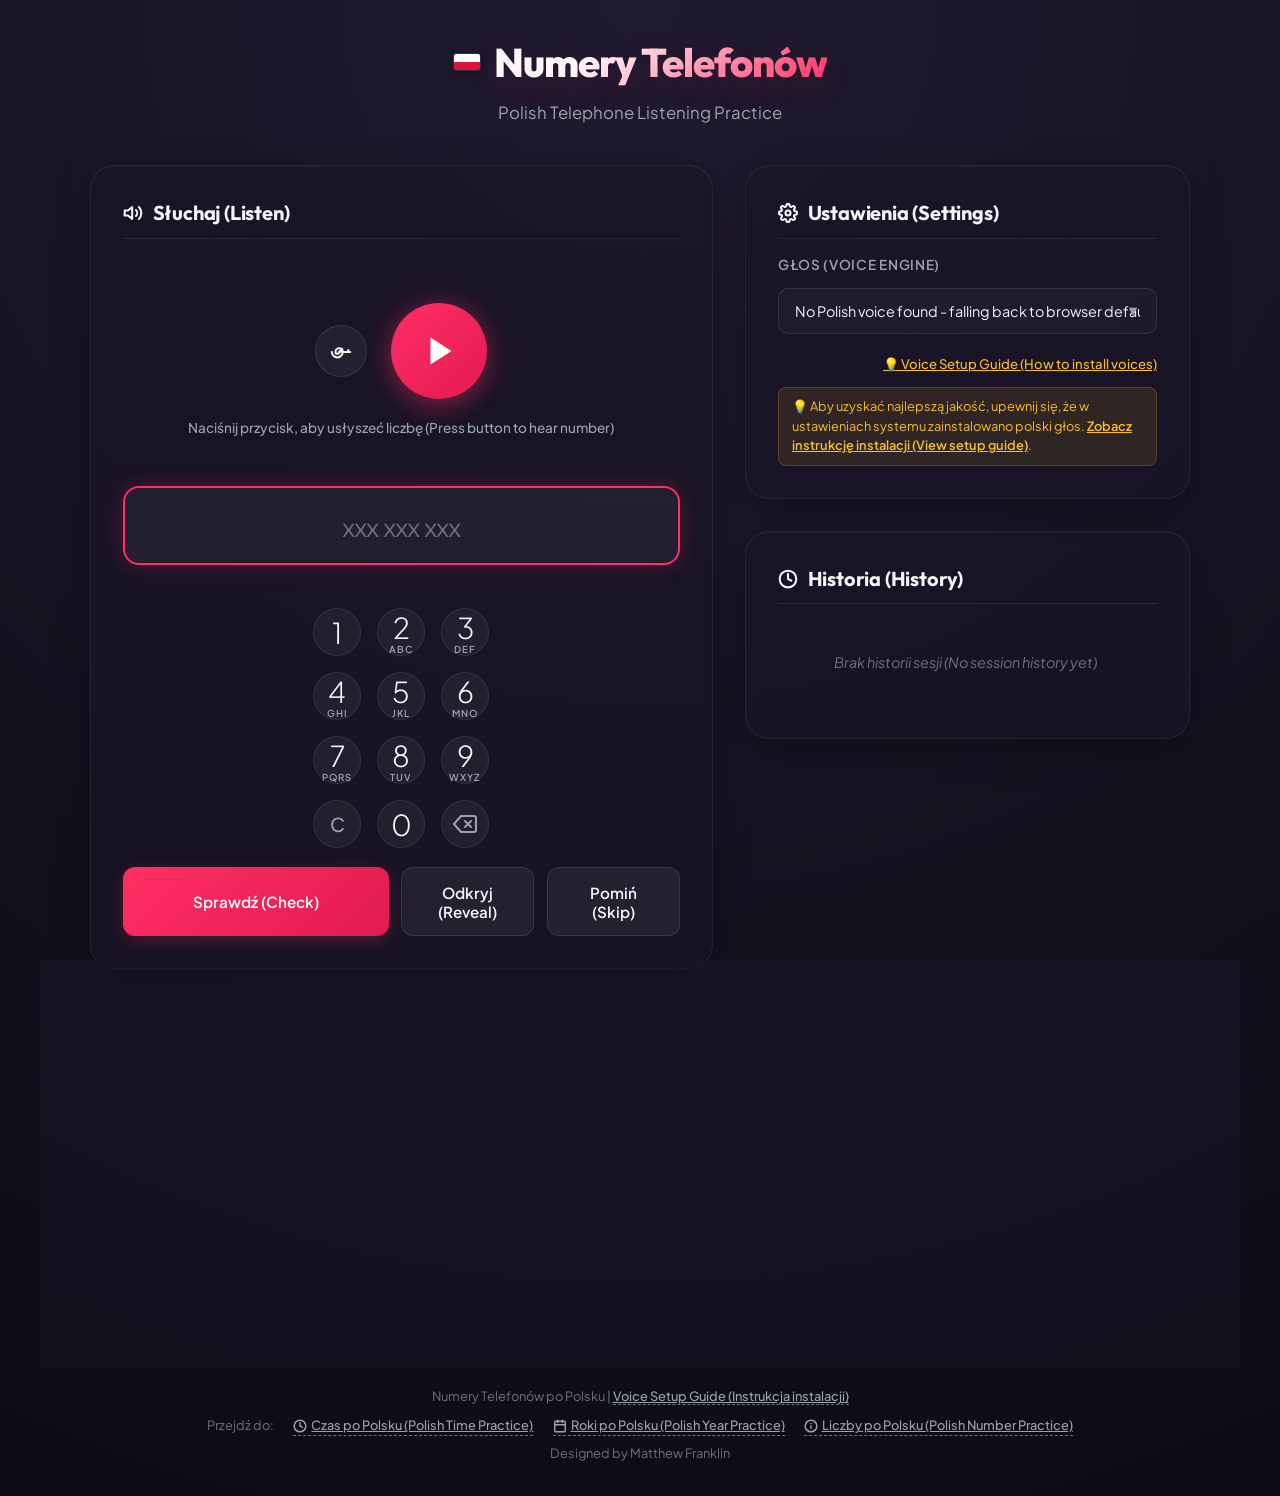
==== index.html @ 4234bee1 "Initial commit of Polish Telephone Practice app" ====
<!DOCTYPE html>
<html lang="pl" translate="no">
<head>
  <meta charset="UTF-8">
  <meta name="viewport" content="width=device-width, initial-scale=1.0">
  <meta name="google" content="notranslate">
  <meta name="google-site-verification" content="v5Ync3db5ME_PkkIbZeIAOeTJxsqjsdKLY2sR4P2wmw" />
  <!-- Site verifications -->
  <meta name="msvalidate.01" content="9C61C7104EEFD86EE01BC7C913FAF955" />
  <title>Numery Telefonów po Polsku | Polish Telephone Practice</title>
  <meta name="description" content="Improve your Polish listening skills by practicing spelling and pronunciation of Polish telephone numbers.">
  <link rel="stylesheet" href="style.css">
  <link rel="icon" type="image/svg+xml" href="data:image/svg+xml,<svg xmlns='http://www.w3.org/2000/svg' viewBox='0 0 100 100'><circle cx='50' cy='50' r='48' fill='%23e21b50'/><path d='M 2,50 A 48,48 0 0,1 98,50 Z' fill='%23ffffff'/><circle cx='50' cy='50' r='48' stroke='rgba(255,255,255,0.25)' stroke-width='4' fill='none'/></svg>">

  <!-- GoatCounter analytics -->
  <script data-goatcounter="https://ippikin.goatcounter.com/count"
          async src="//gc.zgo.at/count.js"></script>
</head>
<body>
  <div class="container">
    <header>
      <div class="logo-wrapper">
        <div class="polish-flag-badge">
          <div class="flag-white"></div>
          <div class="flag-red"></div>
        </div>
        <h1>Numery Telefonów</h1>
      </div>
      <p>Polish Telephone Listening Practice</p>
    </header>

    <main class="app-grid">
      <!-- Left Column: Interactive Practice -->
      <section class="glass-panel practice-card" id="practice-card-section">
        <h2 class="panel-title">
          <svg width="20" height="20" viewBox="0 0 24 24" fill="none" stroke="currentColor" stroke-width="2.5" stroke-linecap="round" stroke-linejoin="round">
            <polygon points="11 5 6 9 2 9 2 15 6 15 11 19 11 5"></polygon>
            <path d="M19.07 4.93a10 10 0 0 1 0 14.14M15.54 8.46a5 5 0 0 1 0 7.07"></path>
          </svg>
          Słuchaj (Listen)
        </h2>

        <div class="audio-section">
          <div class="audio-controls">
            <!-- Slow Speech Button -->
            <button class="play-slow-btn" id="play-slow-btn" title="Graj powoli (Play slow speed - 0.55x)">
              <svg xmlns="http://www.w3.org/2000/svg" width="22" height="22" viewBox="0 0 24 24" fill="none" stroke="currentColor" stroke-width="2.2" stroke-linecap="round" stroke-linejoin="round">
                <path d="M2 13a6 6 0 1 0 12 0 4 4 0 1 0-8 0 2 2 0 1 0 4 0" />
                <path d="m10 13 3.3-3.3" />
                <path d="M12 13h10" />
                <path d="M20 11v2" />
              </svg>
            </button>

            <!-- Main Play Button -->
            <button class="play-main-btn" id="play-btn" title="Graj (Play normal speed - 1.0x)">
              <svg viewBox="0 0 24 24">
                <polygon points="5,3 19,12 5,21"></polygon>
              </svg>
            </button>
          </div>
          <div class="audio-hint">Naciśnij przycisk, aby usłyszeć liczbę (Press button to hear number)</div>
        </div>

        <div class="input-form">
          <div class="input-group">
            <input type="tel" id="user-input" class="input-field" placeholder="XXX XXX XXX" autocomplete="off" required>
          </div>
          
          <!-- Dial Pad UI -->
          <div class="dial-pad">
            <button class="dial-btn" data-key="1">1</button>
            <button class="dial-btn" data-key="2">2<span class="dial-sub">ABC</span></button>
            <button class="dial-btn" data-key="3">3<span class="dial-sub">DEF</span></button>
            <button class="dial-btn" data-key="4">4<span class="dial-sub">GHI</span></button>
            <button class="dial-btn" data-key="5">5<span class="dial-sub">JKL</span></button>
            <button class="dial-btn" data-key="6">6<span class="dial-sub">MNO</span></button>
            <button class="dial-btn" data-key="7">7<span class="dial-sub">PQRS</span></button>
            <button class="dial-btn" data-key="8">8<span class="dial-sub">TUV</span></button>
            <button class="dial-btn" data-key="9">9<span class="dial-sub">WXYZ</span></button>
            <button class="dial-btn dial-action" id="dial-clear">C</button>
            <button class="dial-btn" data-key="0">0</button>
            <button class="dial-btn dial-action" id="dial-backspace">
              <svg xmlns="http://www.w3.org/2000/svg" width="24" height="24" viewBox="0 0 24 24" fill="none" stroke="currentColor" stroke-width="2" stroke-linecap="round" stroke-linejoin="round"><path d="M21 4H8l-7 8 7 8h13a2 2 0 0 0 2-2V6a2 2 0 0 0-2-2z"></path><line x1="18" y1="9" x2="12" y2="15"></line><line x1="12" y1="9" x2="18" y2="15"></line></svg>
            </button>
          </div>
          
          <div class="form-buttons">
            <button class="btn btn-primary" id="check-btn">Sprawdź (Check)</button>
            <button class="btn btn-secondary" id="reveal-btn" title="Odkryj odpowiedź (Reveal spelling and answer)">Odkryj (Reveal)</button>
            <button class="btn btn-secondary" id="skip-btn" title="Pomiń tę liczbę (Skip to next number)">Pomiń (Skip)</button>
          </div>
        </div>

        <!-- Feedback UI -->
        <div class="feedback hidden" id="feedback">
          <div class="feedback-header">
            <h3 id="feedback-title">Dobrze! (Correct!)</h3>
          </div>
          <div class="feedback-details" id="feedback-message">
            Liczba (Number): <strong>0</strong>
          </div>
          <div class="feedback-spelling" id="feedback-spelling">
            Słownie (In words): <span class="polish-spelling-highlight">zero</span>
          </div>
        </div>
      </section>

      <!-- Right Column: Settings & History -->
      <div class="config-card">
        <!-- Settings Panel -->
        <section class="glass-panel">
          <h2 class="panel-title">
            <svg width="20" height="20" viewBox="0 0 24 24" fill="none" stroke="currentColor" stroke-width="2.5" stroke-linecap="round" stroke-linejoin="round">
              <circle cx="12" cy="12" r="3"></circle>
              <path d="M19.4 15a1.65 1.65 0 0 0 .33 1.82l.06.06a2 2 0 1 1-2.83 2.83l-.06-.06a1.65 1.65 0 0 0-1.82-.33 1.65 1.65 0 0 0-1 1.51V21a2 2 0 0 1-4 0v-.09A1.65 1.65 0 0 0 9 19.4a1.65 1.65 0 0 0-1.82.33l-.06.06a2 2 0 1 1-2.83-2.83l.06-.06a1.65 1.65 0 0 0 .33-1.82 1.65 1.65 0 0 0-1.51-1H3a2 2 0 0 1 0-4h.09A1.65 1.65 0 0 0 4.6 9a1.65 1.65 0 0 0-.33-1.82l-.06-.06a2 2 0 1 1 2.83-2.83l.06.06a1.65 1.65 0 0 0 1.82.33H9a1.65 1.65 0 0 0 1-1.51V3a2 2 0 0 1 4 0v.09a1.65 1.65 0 0 0 1 1.51 1.65 1.65 0 0 0 1.82-.33l.06-.06a2 2 0 1 1 2.83 2.83l-.06.06a1.65 1.65 0 0 0-.33 1.82V9a1.65 1.65 0 0 0 1.51 1H21a2 2 0 0 1 0 4h-.09a1.65 1.65 0 0 0-1.51 1z"></path>
            </svg>
            Ustawienia (Settings)
          </h2>



          <div class="section-group">
            <label for="voice-select">Głos (Voice Engine)</label>
            <div class="select-wrapper">
              <select id="voice-select" class="custom-select">
                <option value="">Wyszukiwanie głosów... (Loading voices...)</option>
              </select>
            </div>
            <div style="margin-top: 0.5rem; display: flex; justify-content: flex-end;">
              <a href="instructions.html" style="font-size: 0.82rem; color: #fbbf24; text-decoration: underline; font-weight: 500;">
                💡 Voice Setup Guide (How to install voices)
              </a>
            </div>
            <div class="voice-warning" id="voice-warning">
              💡 Aby uzyskać najlepszą jakość, upewnij się, że w ustawieniach systemu zainstalowano polski głos. <a href="instructions.html" style="color: #fbbf24; text-decoration: underline; font-weight: 600;">Zobacz instrukcję instalacji (View setup guide)</a>.
            </div>
          </div>
        </section>

        <!-- History Panel -->
        <section class="glass-panel history-card">
          <h2 class="panel-title">
            <svg width="20" height="20" viewBox="0 0 24 24" fill="none" stroke="currentColor" stroke-width="2.5" stroke-linecap="round" stroke-linejoin="round">
              <circle cx="12" cy="12" r="10"></circle>
              <polyline points="12 6 12 12 16 14"></polyline>
            </svg>
            Historia (History)
          </h2>
          <ul class="history-list" id="history-list">
            <!-- Populated via Javascript -->
            <li class="history-empty">Brak historii sesji (No session history yet)</li>
          </ul>
        </section>
      </div>

      <!-- Statistics Panel (Full Width Bottom) -->
      <section class="glass-panel stats-container">
        <h2 class="panel-title" style="margin-bottom: 1.5rem;">
          <svg width="20" height="20" viewBox="0 0 24 24" fill="none" stroke="currentColor" stroke-width="2.5" stroke-linecap="round" stroke-linejoin="round">
            <line x1="18" y1="20" x2="18" y2="10"></line>
            <line x1="12" y1="20" x2="12" y2="4"></line>
            <line x1="6" y1="20" x2="6" y2="14"></line>
          </svg>
          Statystyki (Statistics)
        </h2>
        <div class="stats-grid">
          <div class="stat-card">
            <div class="stat-val" id="stats-correct">0</div>
            <div class="stat-label">Poprawne (Correct)</div>
          </div>
          <div class="stat-card">
            <div class="stat-val" id="stats-total">0</div>
            <div class="stat-label">Łącznie (Total Rounds)</div>
          </div>
          <div class="stat-card">
            <div class="stat-val" id="stats-accuracy">0%</div>
            <div class="stat-label">Dokładność (Accuracy)</div>
          </div>
          <div class="stat-card">
            <div class="stat-val" id="stats-streak">0</div>
            <div class="stat-label">Seria (Current Streak)</div>
          </div>
          <div class="stat-card">
            <div class="stat-val" id="stats-max-streak">0</div>
            <div class="stat-label">Najlepsza seria (Best Streak)</div>
          </div>
        </div>
        <div style="display: flex; justify-content: center;">
          <button class="btn btn-secondary reset-stats-btn" id="reset-stats-btn">Resetuj statystyki (Reset Session)</button>
        </div>
      </section>
    </main>

    <footer>
      <p>Numery Telefonów po Polsku | <a href="instructions.html" style="color: var(--text-secondary); text-decoration: underline; font-weight: 500;">Voice Setup Guide (Instrukcja instalacji)</a></p>
      <p style="margin-top: 0.6rem; display: flex; gap: 1.2rem; justify-content: center; flex-wrap: wrap;">
        <span>Przejdź do:</span>
        <a href="https://ippikin.github.io/polish-times-practice/" style="color: var(--text-secondary); text-decoration: underline; font-weight: 500; display: inline-flex; align-items: center; gap: 4px; vertical-align: middle;">
          <svg xmlns="http://www.w3.org/2000/svg" width="14" height="14" viewBox="0 0 24 24" fill="none" stroke="currentColor" stroke-width="2.5" stroke-linecap="round" stroke-linejoin="round" style="vertical-align: middle;">
            <circle cx="12" cy="12" r="10"></circle>
            <polyline points="12 6 12 12 16 14"></polyline>
          </svg>
          Czas po Polsku (Polish Time Practice)
        </a>
        <a href="https://ippikin.github.io/polish-years-practice/" style="color: var(--text-secondary); text-decoration: underline; font-weight: 500; display: inline-flex; align-items: center; gap: 4px; vertical-align: middle;">
          <svg xmlns="http://www.w3.org/2000/svg" width="14" height="14" viewBox="0 0 24 24" fill="none" stroke="currentColor" stroke-width="2.5" stroke-linecap="round" stroke-linejoin="round" style="vertical-align: middle;">
            <rect x="3" y="4" width="18" height="18" rx="2" ry="2"></rect>
            <line x1="16" y1="2" x2="16" y2="6"></line>
            <line x1="8" y1="2" x2="8" y2="6"></line>
            <line x1="3" y1="10" x2="21" y2="10"></line>
          </svg>
          Roki po Polsku (Polish Year Practice)
        </a>
        <a href="https://ippikin.github.io/polish-number-practice/" style="color: var(--text-secondary); text-decoration: underline; font-weight: 500; display: inline-flex; align-items: center; gap: 4px; vertical-align: middle;">
          <svg xmlns="http://www.w3.org/2000/svg" width="14" height="14" viewBox="0 0 24 24" fill="none" stroke="currentColor" stroke-width="2.5" stroke-linecap="round" stroke-linejoin="round" style="vertical-align: middle;">
            <circle cx="12" cy="12" r="10"></circle>
            <line x1="12" y1="16" x2="12" y2="12"></line>
            <line x1="12" y1="8" x2="12.01" y2="8"></line>
          </svg>
          Liczby po Polsku (Polish Number Practice)
        </a>
      </p>
      <p style="margin-top: 0.5rem;">Designed by Matthew Franklin</p>
    </footer>
  </div>

  <script src="app.js?v=2"></script>
  <!-- Re-build trigger comment to test automatic deployment -->
</body>
</html>
---- style.css ----
/* 
   Polish Number Listening Practice - Styling
   Dark Glassmorphism Theme with Polish Flag Crimson/White Accents
*/

@import url('https://fonts.googleapis.com/css2?family=Outfit:wght@300;400;500;600;700;800&family=Plus+Jakarta+Sans:wght@300;400;500;600;700&display=swap');

:root {
  --bg-gradient: radial-gradient(circle at 50% 0%, #201a30 0%, #0c0b13 100%);
  --panel-bg: rgba(25, 21, 38, 0.65);
  --panel-border: rgba(255, 255, 255, 0.07);
  --panel-glow: 0 10px 40px -10px rgba(0, 0, 0, 0.5);
  
  --accent-red: #ff2e63;
  --accent-red-glow: rgba(255, 46, 99, 0.25);
  --accent-red-hover: #ff5782;
  
  --accent-white: #ffffff;
  --accent-white-glow: rgba(255, 255, 255, 0.15);
  
  --text-primary: #f3f4f6;
  --text-secondary: #9ca3af;
  --text-muted: #6b7280;
  
  --color-success: #10b981;
  --color-success-glow: rgba(16, 185, 129, 0.15);
  --color-danger: #ef4444;
  --color-danger-glow: rgba(239, 68, 68, 0.15);
  
  --font-display: 'Outfit', sans-serif;
  --font-sans: 'Plus Jakarta Sans', sans-serif;
  
  --transition-smooth: all 0.3s cubic-bezier(0.4, 0, 0.2, 1);
  --transition-bounce: all 0.4s cubic-bezier(0.175, 0.885, 0.32, 1.275);
}

* {
  box-sizing: border-box;
  margin: 0;
  padding: 0;
}

body {
  font-family: var(--font-sans);
  background: var(--bg-gradient);
  color: var(--text-primary);
  min-height: 100vh;
  display: flex;
  flex-direction: column;
  align-items: center;
  padding: 2rem 1rem;
  overflow-x: hidden;
  line-height: 1.5;
}

.container {
  width: 100%;
  max-width: 1100px;
  margin: 0 auto;
  display: flex;
  flex-direction: column;
  gap: 2rem;
}

/* Header Styling */
header {
  text-align: center;
  margin-bottom: 0.5rem;
  animation: fadeInDown 0.8s ease-out;
}

.logo-wrapper {
  display: flex;
  align-items: center;
  justify-content: center;
  gap: 0.8rem;
  margin-bottom: 0.5rem;
}

.polish-flag-badge {
  display: inline-flex;
  flex-direction: column;
  width: 28px;
  height: 18px;
  border-radius: 3px;
  overflow: hidden;
  box-shadow: 0 2px 8px rgba(0, 0, 0, 0.3);
  border: 1px solid rgba(255, 255, 255, 0.1);
}

.flag-white {
  background: #ffffff;
  flex: 1;
}

.flag-red {
  background: #dc143c;
  flex: 1;
}

h1 {
  font-family: var(--font-display);
  font-weight: 800;
  font-size: 2.5rem;
  letter-spacing: -0.025em;
  background: linear-gradient(135deg, var(--accent-white) 30%, var(--accent-red) 100%);
  -webkit-background-clip: text;
  -webkit-text-fill-color: transparent;
  text-shadow: 0 10px 30px rgba(255, 46, 99, 0.15);
}

header p {
  color: var(--text-secondary);
  font-size: 1.05rem;
  font-weight: 400;
}

/* Main Grid Layout */
.app-grid {
  display: grid;
  grid-template-columns: 1.4fr 1fr;
  gap: 2rem;
  align-items: start;
  animation: fadeInUp 0.8s ease-out 0.2s both;
}

@media (max-width: 900px) {
  .app-grid {
    grid-template-columns: 1fr;
  }
}

/* Glassmorphic Panel Base */
.glass-panel {
  background: var(--panel-bg);
  backdrop-filter: blur(16px);
  -webkit-backdrop-filter: blur(16px);
  border: 1px solid var(--panel-border);
  border-radius: 24px;
  padding: 2rem;
  box-shadow: var(--panel-glow), inset 0 1px 1px rgba(255, 255, 255, 0.05);
  transition: var(--transition-smooth);
}

.glass-panel:hover {
  border-color: rgba(255, 255, 255, 0.12);
  box-shadow: 0 15px 50px -10px rgba(0, 0, 0, 0.6), 0 0 30px rgba(255, 46, 99, 0.03);
}

/* Main Practice Card */
.practice-card {
  display: flex;
  flex-direction: column;
  gap: 2rem;
  position: relative;
  overflow: hidden;
}

/* Audio Player Section */
.audio-section {
  display: flex;
  flex-direction: column;
  align-items: center;
  gap: 1.2rem;
  padding: 1rem 0;
}

.audio-controls {
  display: flex;
  gap: 1.5rem;
  align-items: center;
}

.play-main-btn {
  width: 96px;
  height: 96px;
  border-radius: 50%;
  background: linear-gradient(135deg, var(--accent-red) 0%, #e21b50 100%);
  border: none;
  cursor: pointer;
  display: flex;
  align-items: center;
  justify-content: center;
  box-shadow: 0 0 30px var(--accent-red-glow), 0 8px 24px rgba(255, 46, 99, 0.3);
  transition: var(--transition-bounce);
  outline: none;
  position: relative;
}

.play-main-btn::after {
  content: '';
  position: absolute;
  top: -6px;
  left: -6px;
  right: -6px;
  bottom: -6px;
  border-radius: 50%;
  border: 2px solid var(--accent-red);
  opacity: 0;
  transition: var(--transition-smooth);
}

.play-main-btn:hover {
  transform: scale(1.08);
  box-shadow: 0 0 45px rgba(255, 46, 99, 0.5), 0 10px 28px rgba(255, 46, 99, 0.4);
}

.play-main-btn:hover::after {
  opacity: 0.4;
  transform: scale(1.05);
}

.play-main-btn:active {
  transform: scale(0.95);
}

.play-main-btn svg {
  width: 36px;
  height: 36px;
  fill: #ffffff;
  margin-left: 4px; /* offset play icon visually */
  transition: var(--transition-smooth);
}

.play-main-btn.playing {
  animation: pulse 1.2s infinite;
  background: linear-gradient(135deg, #10b981 0%, #059669 100%);
  box-shadow: 0 0 30px rgba(16, 185, 129, 0.4);
}

.play-main-btn.playing svg {
  margin-left: 0;
  transform: scale(1.1);
}

.play-slow-btn {
  background: rgba(255, 255, 255, 0.05);
  border: 1px solid rgba(255, 255, 255, 0.1);
  color: var(--text-primary);
  width: 52px;
  height: 52px;
  border-radius: 50%;
  cursor: pointer;
  display: flex;
  align-items: center;
  justify-content: center;
  transition: var(--transition-smooth);
}

.play-slow-btn:hover {
  background: rgba(255, 255, 255, 0.12);
  border-color: rgba(255, 255, 255, 0.2);
  transform: scale(1.05);
}

.play-slow-btn.playing {
  background: var(--color-success-glow);
  color: var(--color-success);
  border-color: var(--color-success);
}

.audio-hint {
  font-size: 0.85rem;
  color: var(--text-secondary);
  font-weight: 500;
  display: flex;
  align-items: center;
  gap: 0.4rem;
}

/* Practice Input Form */
.input-form {
  display: flex;
  flex-direction: column;
  gap: 1.2rem;
  width: 100%;
}

.input-group {
  position: relative;
  display: flex;
  align-items: center;
  border-radius: 16px;
  background: rgba(255, 255, 255, 0.03);
  border: 2px solid rgba(255, 255, 255, 0.08);
  transition: var(--transition-smooth);
  box-shadow: inset 0 2px 4px rgba(0, 0, 0, 0.2);
}

.input-group:focus-within {
  border-color: var(--accent-red);
  box-shadow: 0 0 20px var(--accent-red-glow), inset 0 2px 4px rgba(0, 0, 0, 0.1);
  background: rgba(255, 255, 255, 0.05);
}

.input-field {
  width: 100%;
  background: transparent;
  border: none;
  outline: none;
  color: #ffffff;
  font-family: var(--font-display);
  font-size: 1.8rem;
  font-weight: 700;
  padding: 1.2rem 1.5rem;
  text-align: center;
  letter-spacing: 2px;
}

.input-field::placeholder {
  color: var(--text-muted);
  font-size: 1.2rem;
  font-weight: 400;
  letter-spacing: 0;
}

/* Chrome/Safari spin button removal */
.input-field::-webkit-outer-spin-button,
.input-field::-webkit-inner-spin-button {
  -webkit-appearance: none;
  margin: 0;
}

/* Firefox spin button removal */
.input-field[type=number] {
  -moz-appearance: textfield;
}

.form-buttons {
  display: grid;
  grid-template-columns: 2fr 1fr 1fr;
  gap: 0.8rem;
}

@media (max-width: 500px) {
  .form-buttons {
    grid-template-columns: 1fr;
  }
}

/* Buttons Base */
.btn {
  font-family: var(--font-sans);
  font-weight: 600;
  font-size: 0.95rem;
  padding: 0.9rem 1.5rem;
  border-radius: 12px;
  cursor: pointer;
  transition: var(--transition-smooth);
  display: inline-flex;
  align-items: center;
  justify-content: center;
  gap: 0.5rem;
  outline: none;
  text-decoration: none;
}

.btn-primary {
  background: linear-gradient(135deg, var(--accent-red) 0%, #e21b50 100%);
  color: #ffffff;
  border: none;
  box-shadow: 0 4px 15px var(--accent-red-glow);
}

.btn-primary:hover:not(:disabled) {
  transform: translateY(-2px);
  box-shadow: 0 6px 20px rgba(255, 46, 99, 0.4);
  background: linear-gradient(135deg, var(--accent-red-hover) 0%, var(--accent-red) 100%);
}

.btn-primary:active:not(:disabled) {
  transform: translateY(0);
}

.btn-secondary {
  background: rgba(255, 255, 255, 0.06);
  color: var(--text-primary);
  border: 1px solid rgba(255, 255, 255, 0.1);
}

.btn-secondary:hover:not(:disabled) {
  background: rgba(255, 255, 255, 0.12);
  border-color: rgba(255, 255, 255, 0.2);
}

.btn:disabled {
  opacity: 0.5;
  cursor: not-allowed;
  transform: none !important;
  box-shadow: none !important;
}

.kbd {
  background: rgba(255, 255, 255, 0.15);
  border-radius: 4px;
  padding: 1px 6px;
  font-size: 0.75rem;
  font-family: monospace;
  border: 1px solid rgba(255, 255, 255, 0.2);
}

/* Feedback Element styling */
.feedback {
  border-radius: 16px;
  padding: 1.5rem;
  display: flex;
  flex-direction: column;
  gap: 0.8rem;
  animation: slideInUp 0.4s cubic-bezier(0.175, 0.885, 0.32, 1.275);
  border-left: 4px solid transparent;
}

.feedback.hidden {
  display: none !important;
}

.feedback.correct {
  background: var(--color-success-glow);
  border-color: var(--color-success);
  box-shadow: 0 0 25px rgba(16, 185, 129, 0.05);
}

.feedback.incorrect {
  background: var(--color-danger-glow);
  border-color: var(--color-danger);
  box-shadow: 0 0 25px rgba(239, 68, 68, 0.05);
}

.feedback-header {
  display: flex;
  justify-content: space-between;
  align-items: center;
}

.feedback h3 {
  font-family: var(--font-display);
  font-size: 1.25rem;
  font-weight: 700;
}

.feedback.correct h3 {
  color: var(--color-success);
}

.feedback.incorrect h3 {
  color: var(--color-danger);
}

.feedback-details {
  font-size: 1.1rem;
}

.feedback-spelling {
  font-size: 1rem;
  background: rgba(0, 0, 0, 0.2);
  padding: 0.75rem 1rem;
  border-radius: 10px;
  border: 1px solid rgba(255, 255, 255, 0.05);
}

.polish-spelling-highlight {
  font-weight: 700;
  color: var(--accent-red-hover);
  letter-spacing: 0.02em;
}

.next-round-btn {
  margin-top: 0.5rem;
  animation: pulseButton 2s infinite;
}

/* Side/Configuration Card */
.config-card {
  display: flex;
  flex-direction: column;
  gap: 2rem;
}

.panel-title {
  font-family: var(--font-display);
  font-weight: 700;
  font-size: 1.25rem;
  letter-spacing: -0.01em;
  margin-bottom: 1rem;
  display: flex;
  align-items: center;
  gap: 0.6rem;
  border-bottom: 1px solid rgba(255, 255, 255, 0.08);
  padding-bottom: 0.6rem;
}

.section-group {
  display: flex;
  flex-direction: column;
  gap: 0.8rem;
}

.section-group label {
  font-size: 0.85rem;
  font-weight: 600;
  text-transform: uppercase;
  letter-spacing: 0.05em;
  color: var(--text-secondary);
}

/* Dial Pad UI */
.dial-pad {
  display: grid;
  grid-template-columns: repeat(3, 1fr);
  gap: 1rem;
  margin-top: 1.5rem;
  max-width: 280px;
  margin-left: auto;
  margin-right: auto;
}

.dial-btn {
  background: rgba(255, 255, 255, 0.05);
  border: 1px solid rgba(255, 255, 255, 0.08);
  border-radius: 50%;
  aspect-ratio: 1;
  display: flex;
  flex-direction: column;
  align-items: center;
  justify-content: center;
  color: var(--text-primary);
  font-family: var(--font-sans);
  cursor: pointer;
  transition: var(--transition-smooth);
  font-size: 1.8rem;
  font-weight: 300;
}

.dial-btn:hover {
  background: rgba(255, 255, 255, 0.12);
  border-color: rgba(255, 255, 255, 0.2);
  transform: translateY(-2px);
}

.dial-btn:active {
  background: rgba(255, 255, 255, 0.2);
  transform: translateY(0);
}

.dial-sub {
  font-size: 0.6rem;
  font-weight: 600;
  letter-spacing: 1px;
  color: var(--text-secondary);
  text-transform: uppercase;
  margin-top: -2px;
}

.dial-action {
  font-size: 1.2rem;
  font-weight: 500;
  color: var(--text-secondary);
}



/* Custom Dropdown select */
.select-wrapper {
  position: relative;
}

.custom-select {
  width: 100%;
  background: rgba(255, 255, 255, 0.03);
  border: 1px solid rgba(255, 255, 255, 0.1);
  color: var(--text-primary);
  border-radius: 10px;
  padding: 0.8rem 1rem;
  font-family: var(--font-sans);
  font-size: 0.9rem;
  outline: none;
  cursor: pointer;
  appearance: none;
  -webkit-appearance: none;
  transition: var(--transition-smooth);
}

.custom-select:focus {
  border-color: var(--accent-red);
  background: rgba(255, 255, 255, 0.06);
}

.select-wrapper::after {
  content: '▼';
  font-size: 0.7rem;
  position: absolute;
  right: 1.2rem;
  top: 50%;
  transform: translateY(-50%);
  color: var(--text-secondary);
  pointer-events: none;
}

.voice-warning {
  font-size: 0.8rem;
  color: #fbbf24;
  background: rgba(251, 191, 36, 0.1);
  padding: 0.6rem 0.8rem;
  border-radius: 8px;
  border: 1px solid rgba(251, 191, 36, 0.2);
  display: none;
}

/* Statistics Grid */
.stats-container {
  grid-column: 1 / -1;
}

.stats-grid {
  display: grid;
  grid-template-columns: repeat(auto-fit, minmax(160px, 1fr));
  gap: 1.2rem;
}

.stat-card {
  background: rgba(255, 255, 255, 0.02);
  border: 1px solid rgba(255, 255, 255, 0.06);
  border-radius: 16px;
  padding: 1.2rem;
  text-align: center;
  display: flex;
  flex-direction: column;
  gap: 0.4rem;
  transition: var(--transition-smooth);
}

.stat-card:hover {
  background: rgba(255, 255, 255, 0.04);
  border-color: rgba(255, 255, 255, 0.1);
  transform: translateY(-2px);
}

.stat-val {
  font-family: var(--font-display);
  font-size: 1.8rem;
  font-weight: 800;
  color: #ffffff;
}

.stat-label {
  font-size: 0.75rem;
  font-weight: 600;
  text-transform: uppercase;
  color: var(--text-secondary);
  letter-spacing: 0.05em;
}

.reset-stats-btn {
  margin-top: 1rem;
  align-self: center;
  font-size: 0.8rem;
  padding: 0.5rem 1rem;
}

/* History Card */
.history-card {
  display: flex;
  flex-direction: column;
  max-height: 480px;
}

.history-list {
  list-style: none;
  overflow-y: auto;
  padding-right: 0.3rem;
  display: flex;
  flex-direction: column;
  gap: 0.8rem;
  flex: 1;
}

/* Custom Scrollbar for history */
.history-list::-webkit-scrollbar {
  width: 6px;
}

.history-list::-webkit-scrollbar-track {
  background: rgba(0, 0, 0, 0.1);
  border-radius: 3px;
}

.history-list::-webkit-scrollbar-thumb {
  background: rgba(255, 255, 255, 0.1);
  border-radius: 3px;
}

.history-list::-webkit-scrollbar-thumb:hover {
  background: rgba(255, 255, 255, 0.2);
}

.history-empty {
  color: var(--text-muted);
  text-align: center;
  font-size: 0.9rem;
  padding: 2rem 0;
  font-style: italic;
}

.history-item {
  background: rgba(255, 255, 255, 0.02);
  border: 1px solid rgba(255, 255, 255, 0.05);
  border-radius: 12px;
  padding: 0.8rem 1rem;
  display: flex;
  flex-direction: column;
  gap: 0.4rem;
  transition: var(--transition-smooth);
}

.history-item:hover {
  background: rgba(255, 255, 255, 0.04);
}

.history-item.history-correct {
  border-left: 3px solid var(--color-success);
}

.history-item.history-incorrect {
  border-left: 3px solid var(--color-danger);
}

.history-header {
  display: flex;
  align-items: center;
  gap: 0.6rem;
  font-size: 0.9rem;
}

.history-badge {
  display: inline-flex;
  align-items: center;
  justify-content: center;
  width: 18px;
  height: 18px;
  border-radius: 50%;
  font-size: 0.7rem;
  font-weight: 700;
}

.badge-correct {
  background: rgba(16, 185, 129, 0.2);
  color: var(--color-success);
}

.badge-incorrect {
  background: rgba(239, 68, 68, 0.2);
  color: var(--color-danger);
}

.history-number {
  font-family: var(--font-display);
  font-weight: 700;
  font-size: 1.05rem;
}

.history-guess {
  color: var(--text-secondary);
  font-size: 0.8rem;
  margin-right: auto;
}

.history-replay-btn {
  background: transparent;
  border: none;
  cursor: pointer;
  color: var(--text-secondary);
  font-size: 0.9rem;
  padding: 2px;
  border-radius: 4px;
  transition: var(--transition-smooth);
}

.history-replay-btn:hover {
  color: var(--text-primary);
  background: rgba(255, 255, 255, 0.08);
  transform: scale(1.1);
}

.history-spelling {
  font-size: 0.8rem;
  color: var(--text-secondary);
  white-space: nowrap;
  overflow: hidden;
  text-overflow: ellipsis;
  padding-left: 1.5rem;
  font-style: italic;
}

/* Footer Styling */
footer {
  text-align: center;
  margin-top: 3rem;
  font-size: 0.8rem;
  color: var(--text-muted);
}

footer a {
  color: var(--text-secondary);
  text-decoration: none;
  border-bottom: 1px dashed var(--text-muted);
  transition: var(--transition-smooth);
}

footer a:hover {
  color: var(--accent-red-hover);
  border-color: var(--accent-red-hover);
}

/* Animations */
@keyframes fadeInDown {
  from {
    opacity: 0;
    transform: translateY(-20px);
  }
  to {
    opacity: 1;
    transform: translateY(0);
  }
}

@keyframes fadeInUp {
  from {
    opacity: 0;
    transform: translateY(20px);
  }
  to {
    opacity: 1;
    transform: translateY(0);
  }
}

@keyframes slideInUp {
  from {
    opacity: 0;
    transform: translateY(15px);
  }
  to {
    opacity: 1;
    transform: translateY(0);
  }
}

@keyframes pulse {
  0% {
    box-shadow: 0 0 0 0 rgba(16, 185, 129, 0.4);
  }
  70% {
    box-shadow: 0 0 0 15px rgba(16, 185, 129, 0);
  }
  100% {
    box-shadow: 0 0 0 0 rgba(16, 185, 129, 0);
  }
}

@keyframes pulseButton {
  0% {
    transform: scale(1);
  }
  50% {
    transform: scale(1.02);
    box-shadow: 0 6px 22px rgba(255, 46, 99, 0.5);
  }
  100% {
    transform: scale(1);
  }
}
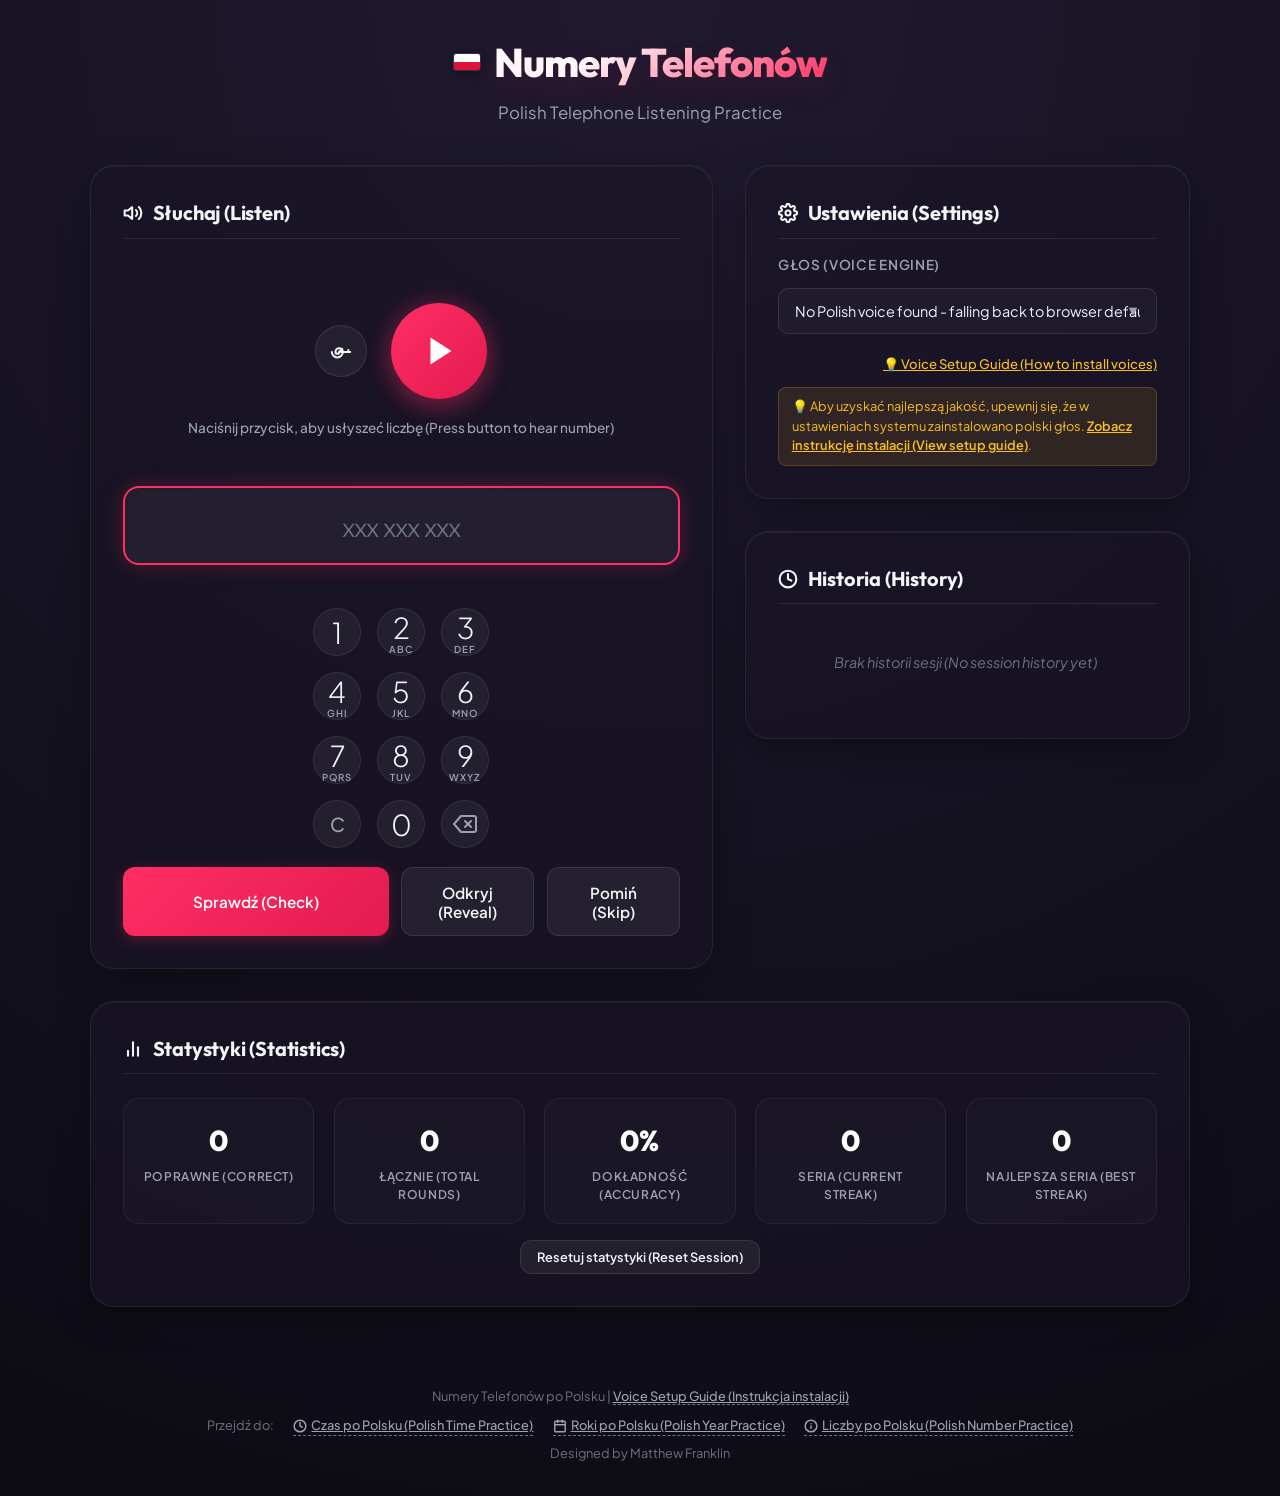
==== commit ef659f01: "Add custom phone handset favicon for telephone app" ====
--- a/index.html
+++ b/index.html
@@ -10,7 +10,7 @@
   <title>Numery Telefonów po Polsku | Polish Telephone Practice</title>
   <meta name="description" content="Improve your Polish listening skills by practicing spelling and pronunciation of Polish telephone numbers.">
   <link rel="stylesheet" href="style.css">
-  <link rel="icon" type="image/svg+xml" href="data:image/svg+xml,<svg xmlns='http://www.w3.org/2000/svg' viewBox='0 0 100 100'><circle cx='50' cy='50' r='48' fill='%23e21b50'/><path d='M 2,50 A 48,48 0 0,1 98,50 Z' fill='%23ffffff'/><circle cx='50' cy='50' r='48' stroke='rgba(255,255,255,0.25)' stroke-width='4' fill='none'/></svg>">
+  <link rel="icon" type="image/svg+xml" href="favicon.svg">
 
   <!-- GoatCounter analytics -->
   <script data-goatcounter="https://ippikin.goatcounter.com/count"
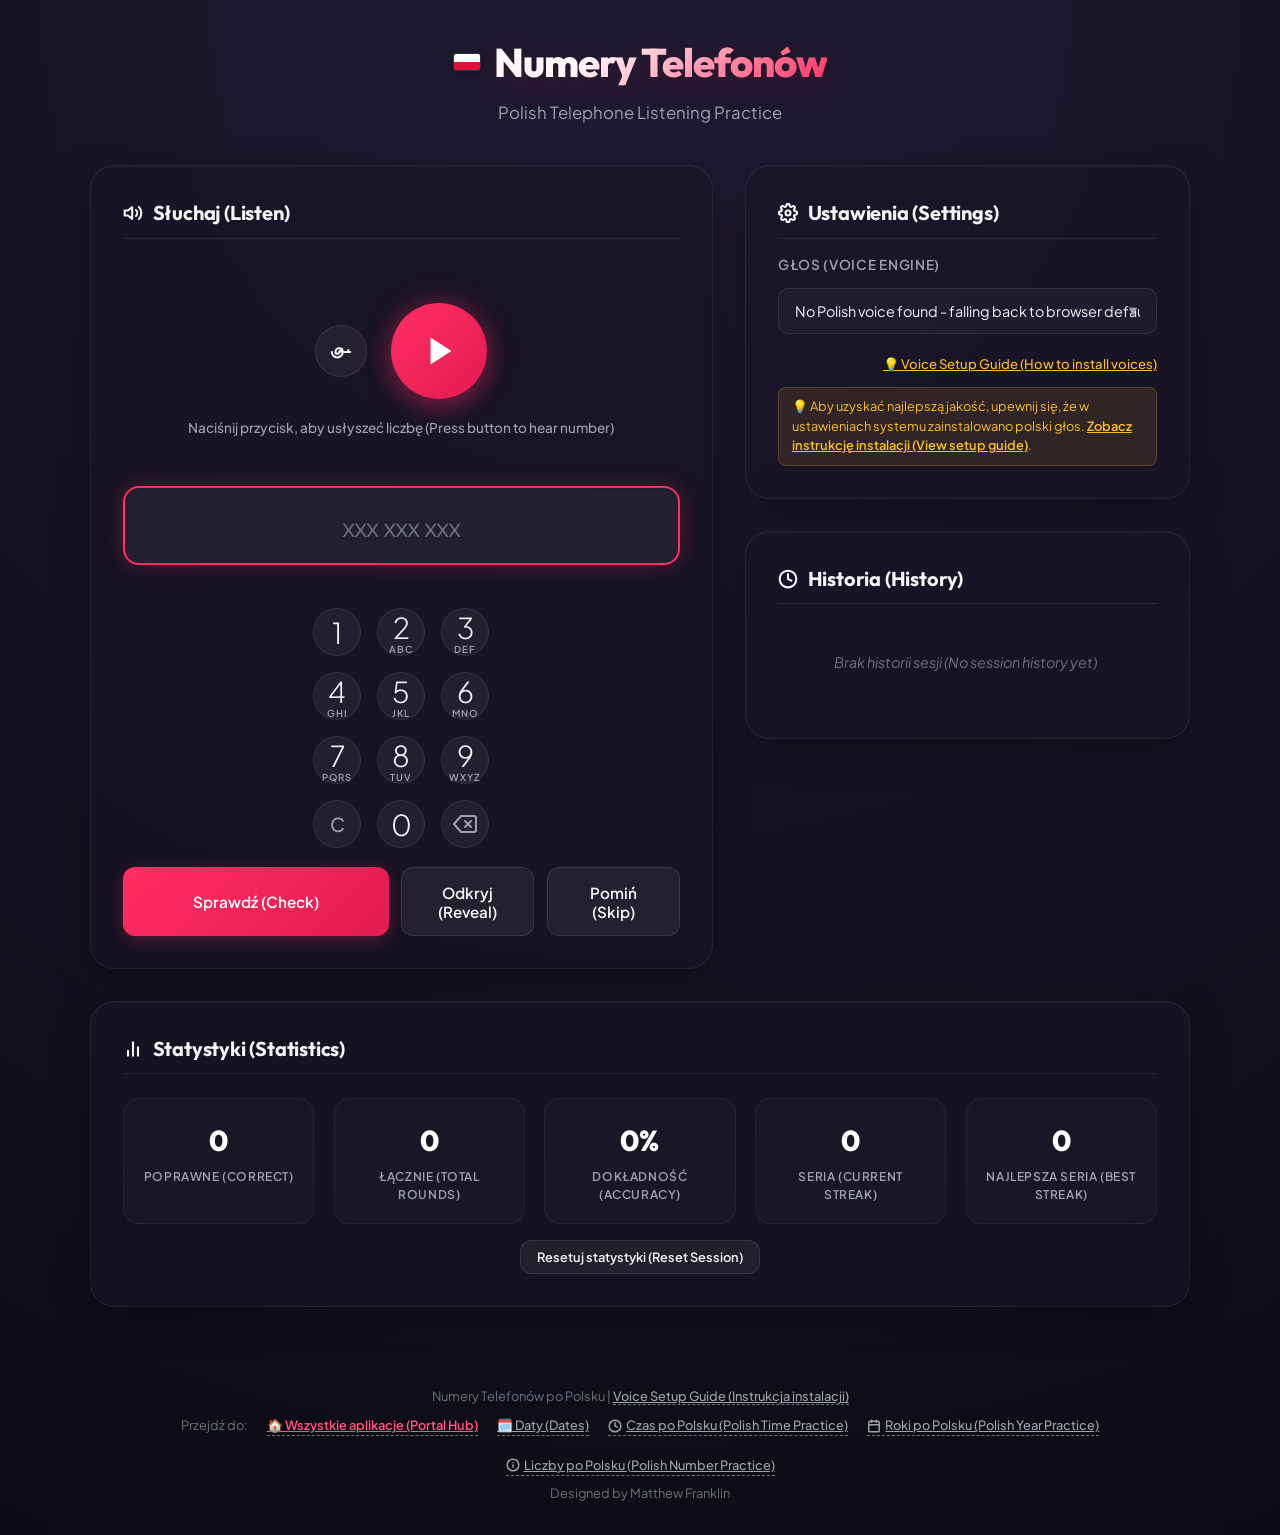
==== commit c703b9c4: "Update footer with Daty po Polsku and Portal Hub links" ====
--- a/index.html
+++ b/index.html
@@ -196,6 +196,12 @@
       <p>Numery Telefonów po Polsku | <a href="instructions.html" style="color: var(--text-secondary); text-decoration: underline; font-weight: 500;">Voice Setup Guide (Instrukcja instalacji)</a></p>
       <p style="margin-top: 0.6rem; display: flex; gap: 1.2rem; justify-content: center; flex-wrap: wrap;">
         <span>Przejdź do:</span>
+        <a href="https://ippikin.github.io/" style="color: var(--accent-red-hover); text-decoration: underline; font-weight: 600; display: inline-flex; align-items: center; gap: 4px; vertical-align: middle;">
+          🏠 Wszystkie aplikacje (Portal Hub)
+        </a>
+        <a href="https://ippikin.github.io/polish-dates-practice/" style="color: var(--text-secondary); text-decoration: underline; font-weight: 500; display: inline-flex; align-items: center; gap: 4px; vertical-align: middle;">
+          🗓️ Daty (Dates)
+        </a>
         <a href="https://ippikin.github.io/polish-times-practice/" style="color: var(--text-secondary); text-decoration: underline; font-weight: 500; display: inline-flex; align-items: center; gap: 4px; vertical-align: middle;">
           <svg xmlns="http://www.w3.org/2000/svg" width="14" height="14" viewBox="0 0 24 24" fill="none" stroke="currentColor" stroke-width="2.5" stroke-linecap="round" stroke-linejoin="round" style="vertical-align: middle;">
             <circle cx="12" cy="12" r="10"></circle>
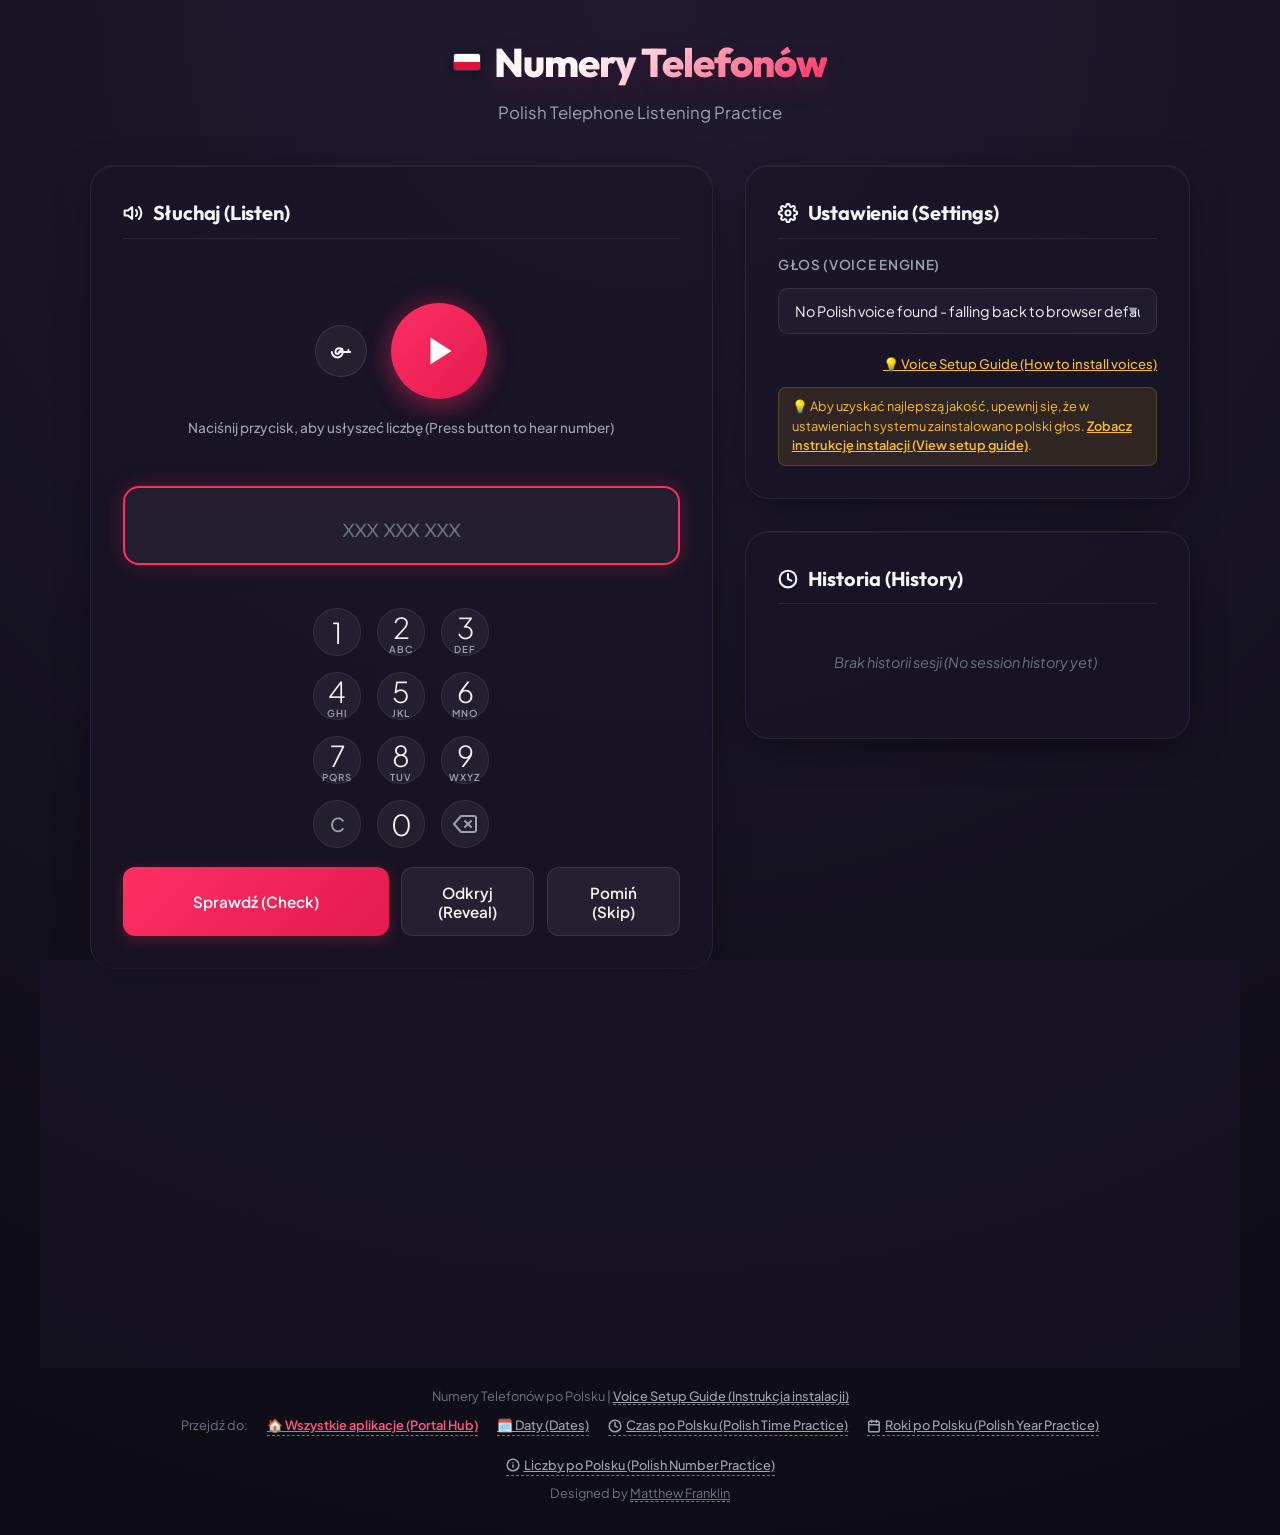
==== commit ff73b5ee: "Link Matthew Franklin to LinkedIn profile in footer" ====
--- a/index.html
+++ b/index.html
@@ -227,7 +227,7 @@
           Liczby po Polsku (Polish Number Practice)
         </a>
       </p>
-      <p style="margin-top: 0.5rem;">Designed by Matthew Franklin</p>
+      <p style="margin-top: 0.5rem;">Designed by <a href="https://www.linkedin.com/in/matthew-franklin-eu-uk/" target="_blank" rel="noopener noreferrer" style="color: inherit; text-decoration: underline;">Matthew Franklin</a></p>
     </footer>
   </div>
 
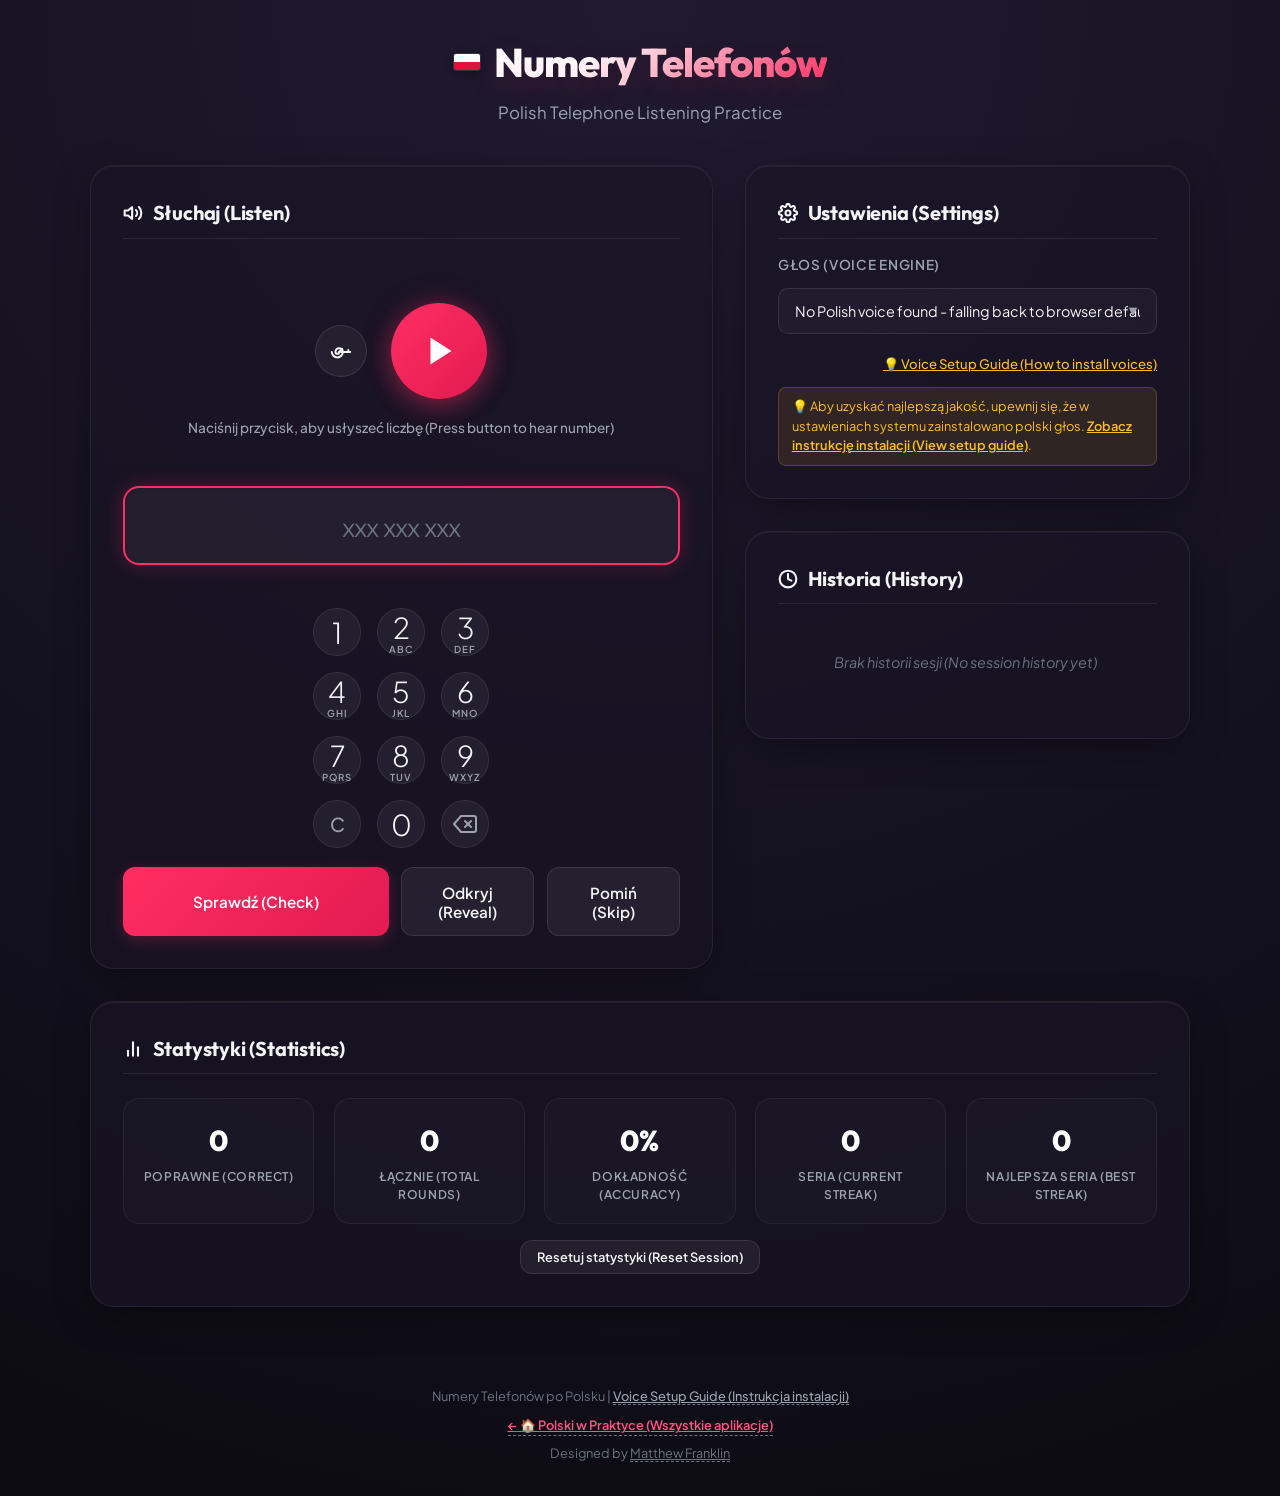
==== commit 5aa908b7: "Simplify footer to only link to landing page" ====
--- a/index.html
+++ b/index.html
@@ -194,37 +194,9 @@
 
     <footer>
       <p>Numery Telefonów po Polsku | <a href="instructions.html" style="color: var(--text-secondary); text-decoration: underline; font-weight: 500;">Voice Setup Guide (Instrukcja instalacji)</a></p>
-      <p style="margin-top: 0.6rem; display: flex; gap: 1.2rem; justify-content: center; flex-wrap: wrap;">
-        <span>Przejdź do:</span>
-        <a href="https://ippikin.github.io/" style="color: var(--accent-red-hover); text-decoration: underline; font-weight: 600; display: inline-flex; align-items: center; gap: 4px; vertical-align: middle;">
-          🏠 Wszystkie aplikacje (Portal Hub)
-        </a>
-        <a href="https://ippikin.github.io/polish-dates-practice/" style="color: var(--text-secondary); text-decoration: underline; font-weight: 500; display: inline-flex; align-items: center; gap: 4px; vertical-align: middle;">
-          🗓️ Daty (Dates)
-        </a>
-        <a href="https://ippikin.github.io/polish-times-practice/" style="color: var(--text-secondary); text-decoration: underline; font-weight: 500; display: inline-flex; align-items: center; gap: 4px; vertical-align: middle;">
-          <svg xmlns="http://www.w3.org/2000/svg" width="14" height="14" viewBox="0 0 24 24" fill="none" stroke="currentColor" stroke-width="2.5" stroke-linecap="round" stroke-linejoin="round" style="vertical-align: middle;">
-            <circle cx="12" cy="12" r="10"></circle>
-            <polyline points="12 6 12 12 16 14"></polyline>
-          </svg>
-          Czas po Polsku (Polish Time Practice)
-        </a>
-        <a href="https://ippikin.github.io/polish-years-practice/" style="color: var(--text-secondary); text-decoration: underline; font-weight: 500; display: inline-flex; align-items: center; gap: 4px; vertical-align: middle;">
-          <svg xmlns="http://www.w3.org/2000/svg" width="14" height="14" viewBox="0 0 24 24" fill="none" stroke="currentColor" stroke-width="2.5" stroke-linecap="round" stroke-linejoin="round" style="vertical-align: middle;">
-            <rect x="3" y="4" width="18" height="18" rx="2" ry="2"></rect>
-            <line x1="16" y1="2" x2="16" y2="6"></line>
-            <line x1="8" y1="2" x2="8" y2="6"></line>
-            <line x1="3" y1="10" x2="21" y2="10"></line>
-          </svg>
-          Roki po Polsku (Polish Year Practice)
-        </a>
-        <a href="https://ippikin.github.io/polish-number-practice/" style="color: var(--text-secondary); text-decoration: underline; font-weight: 500; display: inline-flex; align-items: center; gap: 4px; vertical-align: middle;">
-          <svg xmlns="http://www.w3.org/2000/svg" width="14" height="14" viewBox="0 0 24 24" fill="none" stroke="currentColor" stroke-width="2.5" stroke-linecap="round" stroke-linejoin="round" style="vertical-align: middle;">
-            <circle cx="12" cy="12" r="10"></circle>
-            <line x1="12" y1="16" x2="12" y2="12"></line>
-            <line x1="12" y1="8" x2="12.01" y2="8"></line>
-          </svg>
-          Liczby po Polsku (Polish Number Practice)
+      <p style="margin-top: 0.6rem;">
+        <a href="https://ippikin.github.io/" style="color: var(--accent-red-hover); text-decoration: underline; font-weight: 600; display: inline-flex; align-items: center; gap: 6px;">
+          ← 🏠 Polski w Praktyce (Wszystkie aplikacje)
         </a>
       </p>
       <p style="margin-top: 0.5rem;">Designed by <a href="https://www.linkedin.com/in/matthew-franklin-eu-uk/" target="_blank" rel="noopener noreferrer" style="color: inherit; text-decoration: underline;">Matthew Franklin</a></p>
